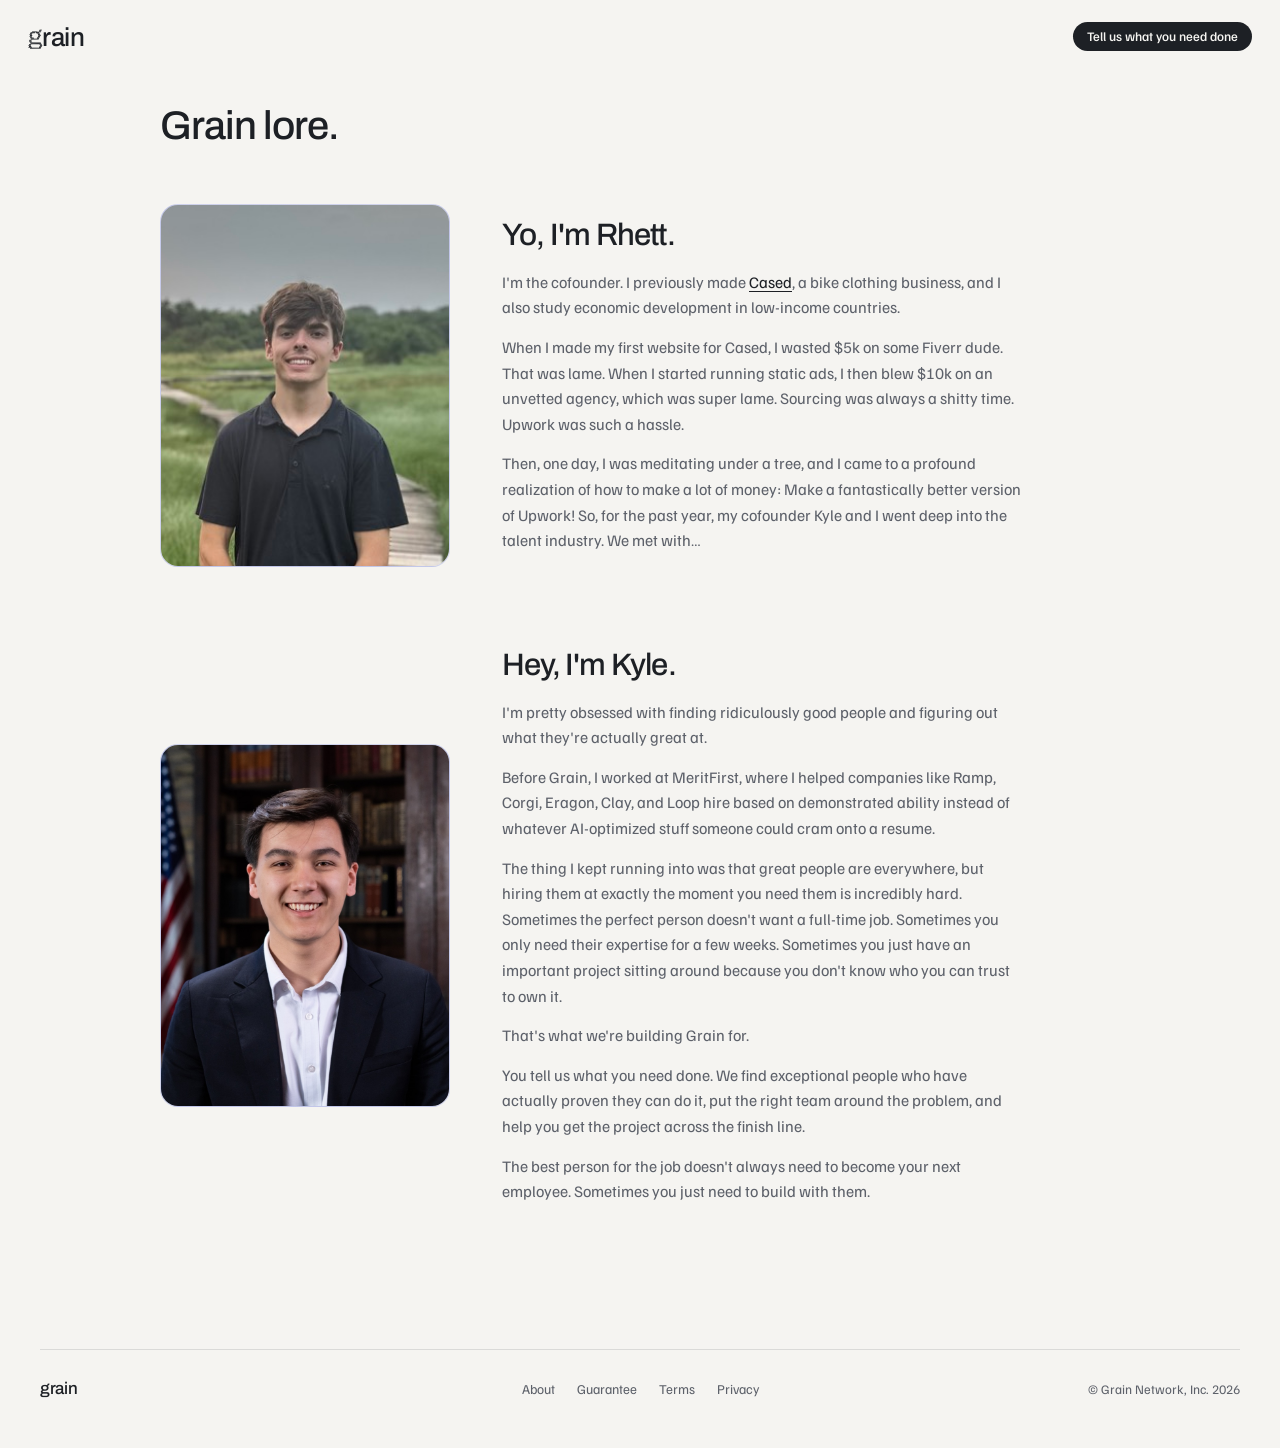
==== about.html @ 977f4b33 "Add Kyle to the about page, align the subpage chrome with the home page, and move the examples after" ====
<!doctype html>
<html lang="en">
<head>
<meta charset="utf-8">
<meta name="viewport" content="width=device-width, initial-scale=1">
<title>Grain lore · Grain</title>
<meta name="description" content="Who is behind Grain and why it exists.">
<link rel="preconnect" href="https://fonts.googleapis.com">
<link href="https://fonts.googleapis.com/css2?family=Archivo:wght@400;500;600&family=Familjen+Grotesk:wght@400;500;600&family=IBM+Plex+Mono:wght@400;500&display=swap" rel="stylesheet">
<link rel="stylesheet" href="/pages.css">
<script src="/wordmark.js" defer></script>
</head>
<body>
<div class="wrap">
  <header class="top">
    <a class="wm" href="/"><span class="gslot"><span class="ghost">g</span></span>rain</a>
    <a class="top-cta" href="/">Tell us what you need done</a>
  </header>
</div>
<main>
<section class="founder-sec" id="why">
  <div class="wrap">
    <h1 class="about-title">Grain lore.</h1>
    <div class="founder">
      <div class="founder-photo">
        <img src="founder.jpg" alt="Rhett Jones, founder of Grain"
             onerror="this.closest('.founder-photo').classList.add('noimg')">
        <span class="founder-fallback">RJ</span>
      </div>
      <div class="founder-body">
        <h2>Yo, I'm Rhett.</h2>
        <p>I'm the cofounder. I previously made <a class="lore-link" href="https://www.ridecased.com" target="_blank" rel="noopener">Cased</a>, a bike clothing business, and I also study economic development in low-income countries.</p><p>When I made my first website for Cased, I wasted $5k on some Fiverr dude. That was lame. When I started running static ads, I then blew $10k on an unvetted agency, which was super lame. Sourcing was always a shitty time. Upwork was such a hassle.</p><p>Then, one day, I was meditating under a tree, and I came to a profound realization of how to make a lot of money: Make a fantastically better version of Upwork! So, for the past year, my cofounder Kyle and I went deep into the talent industry. We met with&hellip;</p>
              </div>
    </div>
    <div class="founder">
      <div class="founder-photo cover">
        <img src="kyle.jpg" alt="Kyle Choy, cofounder of Grain"
             onerror="this.closest('.founder-photo').classList.add('noimg')">
        <span class="founder-fallback">KC</span>
      </div>
      <div class="founder-body">
        <h2>Hey, I'm Kyle.</h2>
        <p>I'm pretty obsessed with finding ridiculously good people and figuring out what they're actually great at.</p>
        <p>Before Grain, I worked at MeritFirst, where I helped companies like Ramp, Corgi, Eragon, Clay, and Loop hire based on demonstrated ability instead of whatever AI-optimized stuff someone could cram onto a resume.</p>
        <p>The thing I kept running into was that great people are everywhere, but hiring them at exactly the moment you need them is incredibly hard. Sometimes the perfect person doesn't want a full-time job. Sometimes you only need their expertise for a few weeks. Sometimes you just have an important project sitting around because you don't know who you can trust to own it.</p>
        <p>That's what we're building Grain for.</p>
        <p>You tell us what you need done. We find exceptional people who have actually proven they can do it, put the right team around the problem, and help you get the project across the finish line.</p>
        <p>The best person for the job doesn't always need to become your next employee. Sometimes you just need to build with them.</p>
      </div>
    </div>
  </div>
</section>


<!-- The explainer film. Parked until the film is cut: remove the hidden attribute to show it. -->
<section class="body-sec" hidden>
  <div class="wash"></div><div class="fielddots"></div><div class="noise"></div>

  <div class="wrap">
    <div class="steps-belt" id="how">
      <div class="sec-head" style="padding-top:0;">
        <h2 class="rv rv2">Two minutes on how Grain works</h2>
      </div>

      <div class="vid rv rv2">
        <div class="vid-frame">
          <!-- replace this block with the embed once the film is cut -->
          <div class="vid-ph">
            <button class="vid-play" type="button" aria-label="Play the explainer video">
              <svg viewBox="0 0 24 24" width="26" height="26" aria-hidden="true"><path d="M8 5.2v13.6L19 12z" fill="currentColor"/></svg>
            </button>
            <span class="vid-meta">2:04 · coming soon</span>
          </div>
        </div>
        <div class="vid-script">
          <p class="vid-script-label">Transcript:</p>
          <p class="vid-soon">Coming soon</p>
        </div>
      </div>
    </div>

  </div>
</section>


</main>
<footer>
  <div class="wrap">
    <div class="foot-row">
      <span class="wm">grain</span>
      <nav class="foot-nav" aria-label="Site">
        <a href="/about">About</a><a href="/guarantee">Guarantee</a><a href="/terms">Terms</a><a href="/privacy">Privacy</a>
      </nav>
      <span class="legal">&copy; Grain Network, Inc. 2026</span>
    </div>
  </div>
</footer>
</body>
</html>
---- pages.css ----
:root {
    --dark:#161A21; --dark2:#1D232E; --panel:#202734;
    --line-d:rgba(237,238,242,0.10);
    --td:#EDEEF2; --td-sub:rgba(237,238,242,0.70); --td-mut:rgba(237,238,242,0.45);
    --bone:#F5F4F1; --ink:#1D2025; --ink-sub:#5D616A; --line-l:rgba(29,32,37,0.10);
    --indigo:105,118,220; --amber:232,179,107; --blue:44,110,206;
    --sans:'Familjen Grotesk',sans-serif; --disp:'Archivo',sans-serif; --mono:'IBM Plex Mono',ui-monospace,monospace;
    --accent:105,118,220;
    --ease:cubic-bezier(.4,0,.2,1);
  }
  * { margin:0; padding:0; box-sizing:border-box; }
  html { scroll-behavior:smooth; }
  body { background:var(--bone); color:var(--ink); font-family:var(--sans); font-size:16px; line-height:1.6; -webkit-font-smoothing:antialiased; }
  a { color:inherit; }
  .wrap { max-width:1280px; margin:0 auto; padding:0 40px; }
  /* the header sits where the home page's floating wordmark sits: 26px at 22px/28px */
  .top { position:absolute; z-index:10; top:22px; left:28px; right:28px; display:flex; align-items:center; justify-content:space-between; }
  .wm { font-family:var(--disp); font-weight:500; font-size:26px; letter-spacing:-0.02em; line-height:1; text-decoration:none; color:var(--ink); display:inline-block; white-space:nowrap; }
  .gslot { position:relative; display:inline-block; }
  .gslot .ghost { opacity:0; }
  .gslot svg { position:absolute; left:0; top:0; width:100%; height:100%; overflow:visible; }
  .top-cta { font-family:var(--sans); font-weight:500; font-size:13px; line-height:1; color:#F5F4F1; background:#1D2025; text-decoration:none; border-radius:999px; padding:8px 14px; }
  .top-cta:hover { background:#000; }
  .doc { max-width:720px; margin:0 auto; padding:104px 0 96px; }
  .doc h1 { font-family:var(--disp); font-weight:500; font-size:40px; line-height:1.1; letter-spacing:-1px; margin-bottom:10px; }
  .doc .version { font-family:var(--mono); font-size:12px; letter-spacing:.06em; color:var(--ink-sub); margin-bottom:40px; display:block; }
  .doc h2 { font-family:var(--disp); font-weight:500; font-size:22px; line-height:1.25; letter-spacing:-0.4px; margin:40px 0 12px; }
  .doc p { color:var(--ink); margin-bottom:14px; }
  .doc ul, .doc ol { margin:0 0 16px 22px; }
  .doc li { margin-bottom:8px; }
  .doc strong { font-weight:600; }
  .doc a { text-decoration:underline; text-underline-offset:3px; }
  .doc hr { border:none; border-top:1px solid var(--line-l); margin:32px 0; }
  .doc table { width:100%; border-collapse:collapse; margin:0 0 18px; font-size:15px; }
  .doc th, .doc td { text-align:left; padding:8px 10px 8px 0; border-bottom:1px solid var(--line-l); vertical-align:top; }
  .doc th { font-family:var(--mono); font-size:11px; letter-spacing:.1em; font-weight:500; color:var(--ink-sub); }
  .founder-sec { position:relative; overflow:hidden; background:var(--bone); color:var(--ink); padding:104px 0 104px; }
  .about-title { font-family:var(--disp); font-weight:500; font-size:40px; line-height:1.1; letter-spacing:-1px; max-width:960px; margin:0 auto 56px; }
  .founder { display:grid; grid-template-columns:290px 1fr; gap:52px; align-items:center;
    max-width:960px; margin:0 auto; }
  .founder-photo { position:relative; aspect-ratio:4/5; border-radius:18px; overflow:hidden;
    background:linear-gradient(160deg, rgba(var(--accent),0.20), rgba(var(--accent),0.05));
    border:1px solid rgba(var(--accent),0.22); }
  .founder-photo img { position:absolute; display:block; max-width:none;
    width:294.6%; height:314.3%; left:-132.9%; top:-85.4%; }
  .founder-photo.noimg img { display:none; }
  /* a plain landscape photo: fill the 4:5 frame and keep the face in the upper half */
  .founder-photo.cover img { position:static; width:100%; height:100%; object-fit:cover; object-position:50% 38%; }
  .founder + .founder { margin-top:80px; }
  .founder-fallback { display:none; position:absolute; inset:0; place-items:center;
    font-family:var(--disp); font-weight:600; font-size:52px; color:rgba(var(--accent),0.55); }
  .founder-photo.noimg .founder-fallback { display:grid; }
  .founder-body h2 { font-family:var(--disp); font-weight:500; font-size:31px; line-height:1.2;
    letter-spacing:-0.8px; margin-bottom:16px; }
  .founder-body p { font-size:16px; line-height:1.6; color:var(--ink-sub); max-width:520px; margin-bottom:14px; }
  .founder-body p:last-of-type { margin-bottom:0; }
  .lore-link { color:var(--ink); text-decoration:underline; text-underline-offset:3px; }
  .founder-cta { display:inline-flex; align-items:center; gap:9px; margin-top:26px;
    font-family:var(--sans); font-weight:500; font-size:15px; color:var(--ink);
    background:rgba(var(--accent),0.12); border:1px solid rgba(var(--accent),0.35);
    border-radius:30px; padding:12px 22px;
    transition:background .2s var(--ease), border-color .2s var(--ease), gap .2s var(--ease); }
  .founder-cta:hover { opacity:1; background:rgba(var(--accent),0.22); border-color:rgba(var(--accent),0.7); gap:13px; }
@media (max-width: 960px) {
  .founder { grid-template-columns:1fr; gap:30px; text-align:left; }
  .founder-photo { width:190px; }
  .founder-body h2 { font-size:25px; }
  .founder-body p { font-size:15px; line-height:1.5; margin-bottom:10px; }
}
  footer { padding:40px 0 48px; }
  .foot-row { display:grid; grid-template-columns:1fr auto 1fr; align-items:baseline; gap:20px; border-top:1px solid rgba(29,32,37,0.12); padding-top:28px; }
  .foot-row .legal { text-align:right; }
  .foot-row .foot-nav { justify-content:center; }
  .foot-row .wm { font-size:17px; }
  .foot-nav { display:flex; gap:22px; }
  .foot-nav a { font-family:var(--sans); font-size:13.5px; color:var(--ink-sub); text-decoration:none; }
  .foot-nav a:hover { color:var(--ink); }
  .legal { font-size:13px; color:var(--ink-sub); }
  @media (max-width: 760px) { .wrap { padding:0 20px; } .top { top:16px; left:18px; right:18px; } .wm { font-size:22px; } .doc h1, .about-title { font-size:32px; } .foot-row { grid-template-columns:1fr; gap:16px; } .foot-row .legal { text-align:left; } .foot-row .foot-nav { justify-content:flex-start; } }
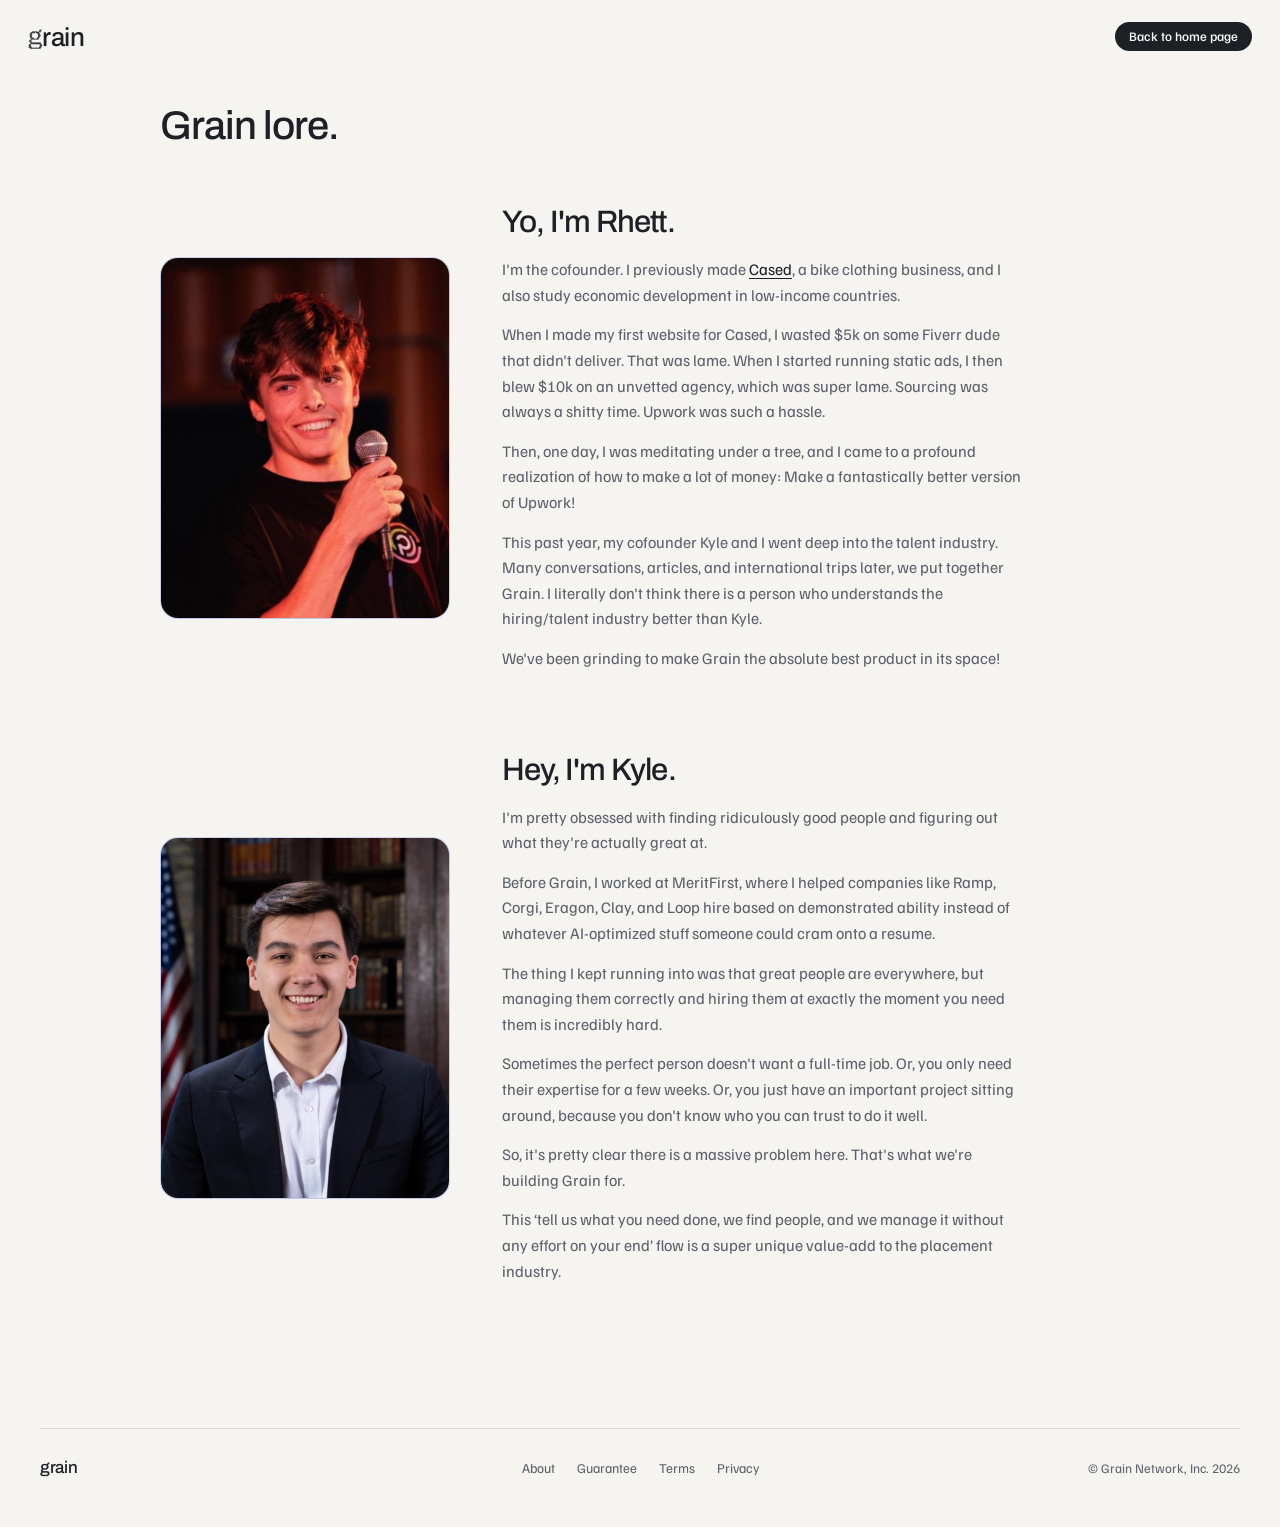
==== commit 07c08a45: "Rework the closing CTA, the example cards, and the about page - The closing CTA is one pulsing butto" ====
--- a/about.html
+++ b/about.html
@@ -14,7 +14,7 @@
 <div class="wrap">
   <header class="top">
     <a class="wm" href="/"><span class="gslot"><span class="ghost">g</span></span>rain</a>
-    <a class="top-cta" href="/">Tell us what you need done</a>
+    <a class="top-cta" href="/">Back to home page</a>
   </header>
 </div>
 <main>
@@ -22,14 +22,14 @@
   <div class="wrap">
     <h1 class="about-title">Grain lore.</h1>
     <div class="founder">
-      <div class="founder-photo">
+      <div class="founder-photo cover">
         <img src="founder.jpg" alt="Rhett Jones, founder of Grain"
              onerror="this.closest('.founder-photo').classList.add('noimg')">
         <span class="founder-fallback">RJ</span>
       </div>
       <div class="founder-body">
         <h2>Yo, I'm Rhett.</h2>
-        <p>I'm the cofounder. I previously made <a class="lore-link" href="https://www.ridecased.com" target="_blank" rel="noopener">Cased</a>, a bike clothing business, and I also study economic development in low-income countries.</p><p>When I made my first website for Cased, I wasted $5k on some Fiverr dude. That was lame. When I started running static ads, I then blew $10k on an unvetted agency, which was super lame. Sourcing was always a shitty time. Upwork was such a hassle.</p><p>Then, one day, I was meditating under a tree, and I came to a profound realization of how to make a lot of money: Make a fantastically better version of Upwork! So, for the past year, my cofounder Kyle and I went deep into the talent industry. We met with&hellip;</p>
+        <p>I'm the cofounder. I previously made <a class="lore-link" href="https://www.ridecased.com" target="_blank" rel="noopener">Cased</a>, a bike clothing business, and I also study economic development in low-income countries.</p><p>When I made my first website for Cased, I wasted $5k on some Fiverr dude that didn't deliver. That was lame. When I started running static ads, I then blew $10k on an unvetted agency, which was super lame. Sourcing was always a shitty time. Upwork was such a hassle.</p><p>Then, one day, I was meditating under a tree, and I came to a profound realization of how to make a lot of money: Make a fantastically better version of Upwork!</p><p>This past year, my cofounder Kyle and I went deep into the talent industry. Many conversations, articles, and international trips later, we put together Grain. I literally don't think there is a person who understands the hiring/talent industry better than Kyle.</p><p>We've been grinding to make Grain the absolute best product in its space!</p>
               </div>
     </div>
     <div class="founder">
@@ -42,10 +42,10 @@
         <h2>Hey, I'm Kyle.</h2>
         <p>I'm pretty obsessed with finding ridiculously good people and figuring out what they're actually great at.</p>
         <p>Before Grain, I worked at MeritFirst, where I helped companies like Ramp, Corgi, Eragon, Clay, and Loop hire based on demonstrated ability instead of whatever AI-optimized stuff someone could cram onto a resume.</p>
-        <p>The thing I kept running into was that great people are everywhere, but hiring them at exactly the moment you need them is incredibly hard. Sometimes the perfect person doesn't want a full-time job. Sometimes you only need their expertise for a few weeks. Sometimes you just have an important project sitting around because you don't know who you can trust to own it.</p>
-        <p>That's what we're building Grain for.</p>
-        <p>You tell us what you need done. We find exceptional people who have actually proven they can do it, put the right team around the problem, and help you get the project across the finish line.</p>
-        <p>The best person for the job doesn't always need to become your next employee. Sometimes you just need to build with them.</p>
+        <p>The thing I kept running into was that great people are everywhere, but managing them correctly and hiring them at exactly the moment you need them is incredibly hard.</p>
+        <p>Sometimes the perfect person doesn't want a full-time job. Or, you only need their expertise for a few weeks. Or, you just have an important project sitting around, because you don't know who you can trust to do it well.</p>
+        <p>So, it's pretty clear there is a massive problem here. That's what we're building Grain for.</p>
+        <p>This &lsquo;tell us what you need done, we find people, and we manage it without any effort on your end&rsquo; flow is a super unique value-add to the placement industry.</p>
       </div>
     </div>
   </div>
--- a/pages.css
+++ b/pages.css
@@ -23,7 +23,7 @@
   .top-cta:hover { background:#000; }
   .doc { max-width:720px; margin:0 auto; padding:104px 0 96px; }
   .doc h1 { font-family:var(--disp); font-weight:500; font-size:40px; line-height:1.1; letter-spacing:-1px; margin-bottom:10px; }
-  .doc .version { font-family:var(--mono); font-size:12px; letter-spacing:.06em; color:var(--ink-sub); margin-bottom:40px; display:block; }
+  .doc .version { font-family:var(--sans); font-weight:500; font-size:12.5px; letter-spacing:0; color:var(--ink-sub); margin-bottom:40px; display:block; }
   .doc h2 { font-family:var(--disp); font-weight:500; font-size:22px; line-height:1.25; letter-spacing:-0.4px; margin:40px 0 12px; }
   .doc p { color:var(--ink); margin-bottom:14px; }
   .doc ul, .doc ol { margin:0 0 16px 22px; }
@@ -33,7 +33,7 @@
   .doc hr { border:none; border-top:1px solid var(--line-l); margin:32px 0; }
   .doc table { width:100%; border-collapse:collapse; margin:0 0 18px; font-size:15px; }
   .doc th, .doc td { text-align:left; padding:8px 10px 8px 0; border-bottom:1px solid var(--line-l); vertical-align:top; }
-  .doc th { font-family:var(--mono); font-size:11px; letter-spacing:.1em; font-weight:500; color:var(--ink-sub); }
+  .doc th { font-family:var(--sans); font-size:12px; letter-spacing:0; font-weight:600; color:var(--ink-sub); }
   .founder-sec { position:relative; overflow:hidden; background:var(--bone); color:var(--ink); padding:104px 0 104px; }
   .about-title { font-family:var(--disp); font-weight:500; font-size:40px; line-height:1.1; letter-spacing:-1px; max-width:960px; margin:0 auto 56px; }
   .founder { display:grid; grid-template-columns:290px 1fr; gap:52px; align-items:center;
@@ -45,7 +45,8 @@
     width:294.6%; height:314.3%; left:-132.9%; top:-85.4%; }
   .founder-photo.noimg img { display:none; }
   /* a plain landscape photo: fill the 4:5 frame and keep the face in the upper half */
-  .founder-photo.cover img { position:static; width:100%; height:100%; object-fit:cover; object-position:50% 38%; }
+  /* the file is pre-cropped to 4:5, so cover fills the frame exactly */
+  .founder-photo.cover img { position:static; width:100%; height:100%; object-fit:cover; object-position:50% 50%; }
   .founder + .founder { margin-top:80px; }
   .founder-fallback { display:none; position:absolute; inset:0; place-items:center;
     font-family:var(--disp); font-weight:600; font-size:52px; color:rgba(var(--accent),0.55); }
